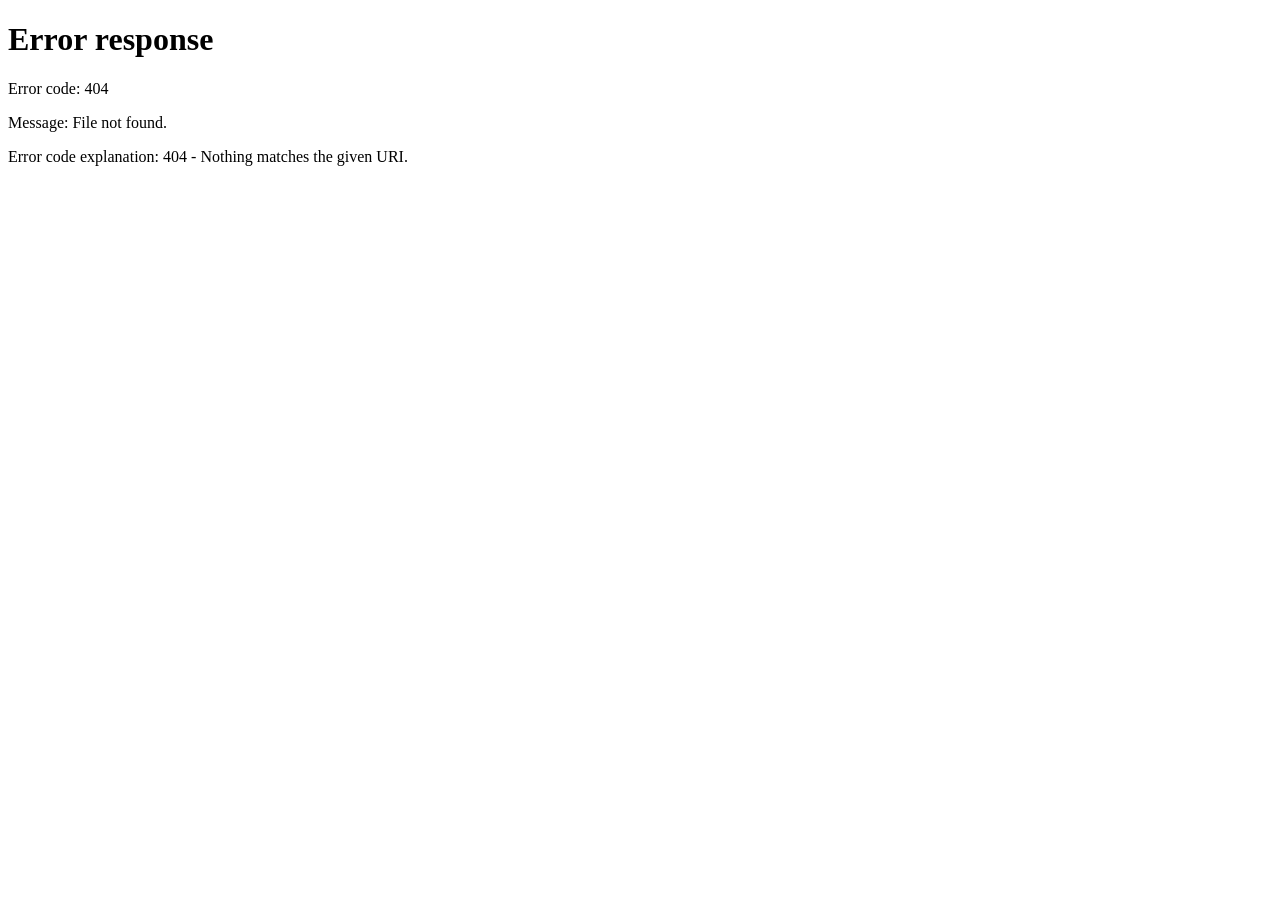
==== Shelflife-2.0/frontend/index.html @ 64680bf6 "Add files via upload" ====
<!DOCTYPE html>
<html lang="en">
<head>
    <meta charset="UTF-8">
    <meta name="viewport" content="width=device-width, initial-scale=1.0">
    <title>ShelfLife | Add Item</title>
    <link rel="stylesheet" href="../css/style.css">
    <link rel="stylesheet" href="../css/forms.css">
    <link rel="stylesheet" href="https://cdnjs.cloudflare.com/ajax/libs/font-awesome/6.5.0/css/all.min.css">
</head>
<body class="app-body">
    <main class="dashboard-shell">
        <aside class="sidebar">
            <div class="sidebar-brand">
                <div class="brand-mark">
                    <img src="../assets/logo.svg" alt="ShelfLife logo">
                </div>
                <div>
                    <p class="brand-kicker">Food Expiry Manager</p>
                    <p class="brand-name">ShelfLife</p>
                    <p class="brand-tagline">ShelfLife: Freshness Tracked, Savings Stacked.</p>
                </div>
            </div>

            <nav class="sidebar-nav">
                <a href="/dashboard/" class="sidebar-link">
                    <span class="nav-icon"><i class="fas fa-chart-line"></i></span>
                    <span>Dashboard</span>
                </a>
            <a href="/pantry/" class="sidebar-link">
                <span class="nav-icon"><i class="fas fa-boxes-stacked"></i></span>
                <span>Pantry</span>
            </a>
                <a href="/utilization/" class="sidebar-link">
                    <span class="nav-icon"><i class="fas fa-wallet"></i></span>
                    <span>Financial Impact</span>
            </a>
            <a href="/consumption-summary/" class="sidebar-link">
                <span class="nav-icon"><i class="fas fa-chart-pie"></i></span>
                <span>Consumption</span>
            </a>
            <a href="/research-guide/" class="sidebar-link">
                <span class="nav-icon"><i class="fas fa-book-open"></i></span>
                <span>Smart Storage Guide</span>
            </a>
            <a href="/add-item/" class="sidebar-link active">
                <span class="nav-icon"><i class="fas fa-plus"></i></span>
                <span>Add Item</span>
                </a>
                <a href="/notifications/" class="sidebar-link">
                    <span class="nav-icon"><i class="fas fa-bell"></i></span>
                    <span>Notifications</span>
                </a>
            </nav>

        <div class="profile-panel">
            <button class="sidebar-user-card profile-toggle" type="button" data-profile-toggle>
                <span class="user-avatar" data-user-avatar>SL</span>
                <div class="profile-meta">
                    <strong data-user-name>Signed In</strong>
                </div>
                <span class="profile-caret"><i class="fas fa-chevron-right"></i></span>
            </button>
            <div class="profile-dropdown" data-profile-dropdown>
                <div class="profile-dropdown-header">
                    <span class="profile-dropdown-name" data-user-name></span>
                </div>
                <button type="button" class="profile-dropdown-item profile-link" data-profile-link>
                    <i class="fas fa-user-circle"></i>
                    Profile
                </button>
                <button type="button" class="profile-dropdown-item" data-logout-link>
                    <i class="fas fa-right-from-bracket"></i>
                    Logout
                </button>
                <button class="profile-dropdown-item danger" type="button" data-delete-account>
                    <i class="fas fa-trash"></i>
                    Delete Account
                </button>
            </div>
        </div>
        </aside>

        <section class="content-area">
            <div class="content-topbar">
                <div class="topbar-intro">
                    <p class="section-tag">Pantry Input</p>
                    <h1 class="content-title">Intake Form</h1>
                    <p class="topbar-copy">Register a new pantry item with a clean and simple form.</p>
                </div>
                <div class="topbar-actions">
                    <div class="utility-chip">New Entry</div>
                </div>
            </div>

            <section class="content-card content-card-wide">
                <div class="split-hero">
                    <div>
                        <h2 class="section-heading">Item details</h2>
                        <p class="page-copy">Capture pantry stock with structured fields and fast date entry.</p>
                    </div>
                    <div class="hero-icon-card compact-icon-card">
                        <img src="../assets/add-item.svg" alt="Pantry illustration">
                    </div>
                </div>

                <form class="app-form" id="add-item-form">
                    <label class="field">
                        <span>Item Name</span>
                        <input type="text" name="item_name" placeholder="Enter item name">
                    </label>

                    <label class="field">
                        <span>Category</span>
                        <input type="text" name="category" list="category-options" placeholder="Choose or write a category">
                        <datalist id="category-options">
                            <option value="Dairy"></option>
                            <option value="Bakery"></option>
                            <option value="Fruits"></option>
                            <option value="Vegetables"></option>
                            <option value="Beverages"></option>
                            <option value="Frozen Foods"></option>
                            <option value="Snacks"></option>
                            <option value="Meat"></option>
                            <option value="Seafood"></option>
                            <option value="Condiments"></option>
                            <option value="Canned Goods"></option>
                            <option value="Grains"></option>
                        </datalist>
                    </label>

                    <label class="field">
                        <span>Quantity</span>
                        <input type="number" name="quantity" min="1" value="1" placeholder="Enter quantity">
                    </label>
                    <label class="field">
                        <span>Item Price</span>
                        <input type="number" name="price" min="0" step="0.01" placeholder="Total cost" required>
                        <div class="field-note">Use your local currency.</div>
                    </label>
                    <label class="field">
                        <span>Currency</span>
                        <select name="currency" id="add-item-currency">
                            <option value="USD">USD</option>
                            <option value="EUR">EUR</option>
                            <option value="GBP">GBP</option>
                            <option value="INR">INR</option>
                            <option value="CAD">CAD</option>
                            <option value="AUD">AUD</option>
                        </select>
                    </label>

                    <label class="field field-full">
                        <span>Expiry Date <small class="field-or">or</small></span>
                        <input type="date" id="expiry-date-picker" name="expiry_date_picker" class="date-picker">
                        <div class="field-note">Enter a specific date or choose the days input below.</div>
                    </label>

                    <label class="field field-full">
                        <span>Days until expiry</span>
                        <input type="number" name="expiry_days" id="expiry-days-input" min="0" placeholder="How many days from today">
                        <div class="expiry-helper">
                            <button type="button" class="helper-trigger" aria-label="How do the days work?">i</button>
                            <div class="helper-popover">
                                Skip the calendar when you only know how many days the item will last. Enter the number and we calculate the expiry date for you.
                            </div>
                        </div>
                    </label>

                    <div class="form-actions">
                        <button type="submit" class="primary-btn">Save item</button>
                        <button type="reset" class="secondary-btn">Clear</button>
                    </div>
                </form>
                <div id="message" class="message" aria-live="polite"></div>
            </section>
        </section>
    </main>

    <script src="../js/addItem.js"></script>
</body>
</html>
---- Shelflife-2.0/css/style.css ----
:root {
    --bg-main: #eef3f8;
    --bg-strong: #f7fafc;
    --surface: rgba(255, 255, 255, 0.82);
    --surface-strong: #fffdf9;
    --text-main: #17212b;
    --text-soft: #64748b;
    --line: rgba(23, 33, 43, 0.08);
    --accent: #ef6b4a;
    --accent-dark: #cc4d2f;
    --green: #10b981;
    --yellow: #f59e0b;
    --red: #ef4444;
    --shadow: 0 28px 80px rgba(15, 23, 42, 0.12);
    --radius-lg: 28px;
    --radius-md: 18px;
}

* {
    box-sizing: border-box;
}

body {
    margin: 0;
    font-family: "Segoe UI", Tahoma, Geneva, Verdana, sans-serif;
    color: var(--text-main);
    background:
        radial-gradient(circle at top left, rgba(239, 107, 74, 0.18), transparent 30%),
        radial-gradient(circle at right 16%, rgba(56, 189, 151, 0.12), transparent 24%),
        linear-gradient(180deg, #f7fafc 0%, #edf3f9 100%);
}

.app-body,
.auth-body,
.landing-body {
    min-height: 100vh;
}

.landing-shell {
    width: min(1180px, calc(100% - 32px));
    margin: 0 auto;
    min-height: 100vh;
    display: grid;
    align-items: center;
    padding: 32px 0;
}

.landing-app-frame {
    background: rgba(255, 255, 255, 0.7);
    border: 1px solid rgba(255, 255, 255, 0.65);
    border-radius: 34px;
    backdrop-filter: blur(18px);
    box-shadow: var(--shadow);
    padding: 18px;
}

.landing-topbar {
    display: flex;
    align-items: center;
    justify-content: space-between;
    gap: 16px;
    padding: 12px 14px 18px;
}

.landing-brand {
    display: flex;
    align-items: center;
    gap: 14px;
}

.landing-nav {
    display: flex;
    align-items: center;
    gap: 12px;
}

.landing-nav-link {
    text-decoration: none;
    color: var(--text-main);
    font-weight: 700;
    padding: 10px 12px;
}

.landing-main {
    display: grid;
    grid-template-columns: 1.02fr 1.08fr;
    gap: 20px;
    align-items: stretch;
}

.landing-content {
    padding: 28px 20px 20px 20px;
    display: grid;
    gap: 22px;
}

.landing-label-row {
    display: flex;
    align-items: center;
    gap: 12px;
    flex-wrap: wrap;
}

.landing-pill {
    padding: 8px 12px;
    border-radius: 999px;
    background: rgba(15, 23, 42, 0.05);
    color: var(--text-soft);
    font-size: 0.85rem;
    font-weight: 700;
}

.landing-title {
    margin: 0;
    font-size: clamp(2.4rem, 4.4vw, 4.6rem);
    line-height: 0.94;
    font-family: "Segoe UI Semibold", "Segoe UI", Tahoma, Geneva, Verdana, sans-serif;
    max-width: 10ch;
}

.landing-text {
    margin: 0;
    max-width: 52ch;
    color: var(--text-soft);
    line-height: 1.72;
    font-size: 1rem;
}

.landing-actions {
    display: flex;
    gap: 14px;
    flex-wrap: wrap;
}

.landing-stats {
    display: grid;
    grid-template-columns: repeat(3, minmax(0, 1fr));
    gap: 12px;
}

.landing-stat-card {
    padding: 18px;
    border-radius: 18px;
    background: rgba(255, 255, 255, 0.76);
    border: 1px solid rgba(23, 33, 43, 0.08);
    display: grid;
    gap: 8px;
}

.landing-stat-card strong {
    font-family: "Segoe UI Semibold", "Segoe UI", Tahoma, Geneva, Verdana, sans-serif;
}

.landing-stat-card span {
    color: var(--text-soft);
    line-height: 1.55;
}

.landing-preview {
    display: grid;
}

.preview-window {
    min-height: 100%;
    background: linear-gradient(180deg, #f8fbfd 0%, #edf4f6 100%);
    border: 1px solid rgba(23, 33, 43, 0.08);
    border-radius: 28px;
    overflow: hidden;
    box-shadow: inset 0 1px 0 rgba(255, 255, 255, 0.6);
}

.preview-header {
    height: 54px;
    padding: 0 18px;
    display: flex;
    align-items: center;
    justify-content: space-between;
    background: rgba(255, 255, 255, 0.78);
    border-bottom: 1px solid rgba(23, 33, 43, 0.08);
}

.preview-dots {
    display: flex;
    gap: 8px;
}

.preview-dots span {
    width: 10px;
    height: 10px;
    border-radius: 999px;
    background: #d0d9e2;
}

.preview-title {
    font-size: 0.9rem;
    font-weight: 700;
    color: var(--text-soft);
}

.preview-body {
    display: grid;
    grid-template-columns: 180px 1fr;
    min-height: 540px;
}

.preview-sidebar {
    padding: 18px;
    background: linear-gradient(180deg, #ffffff 0%, #f6faf8 100%);
    border-right: 1px solid rgba(23, 33, 43, 0.08);
    display: flex;
    flex-direction: column;
    gap: 22px;
}

.preview-brand {
    display: flex;
    align-items: center;
    gap: 12px;
}

.preview-brand strong,
.preview-content-head h2,
.preview-item strong,
.preview-metric strong {
    font-family: "Segoe UI Semibold", "Segoe UI", Tahoma, Geneva, Verdana, sans-serif;
}

.preview-brand span,
.preview-user span,
.preview-item span,
.preview-kicker,
.preview-metric span {
    color: var(--text-soft);
}

.preview-logo {
    width: 40px;
    height: 40px;
    border-radius: 14px;
    display: grid;
    place-items: center;
    background: linear-gradient(135deg, #ef6b4a, #cc4d2f);
    color: #fff;
    font-size: 0.9rem;
    font-weight: 800;
}

.preview-menu {
    display: grid;
    gap: 10px;
}

.preview-menu-item {
    padding: 12px 14px;
    border-radius: 14px;
    color: #516074;
    font-weight: 700;
}

.preview-menu-item.active {
    background: linear-gradient(135deg, #059669, #047857);
    color: #fff;
}

.preview-user {
    margin-top: auto;
    padding: 14px;
    border-radius: 16px;
    background: rgba(5, 150, 105, 0.08);
    border: 1px solid rgba(5, 150, 105, 0.12);
    display: grid;
    gap: 4px;
}

.preview-content {
    padding: 22px;
    display: grid;
    align-content: start;
    gap: 18px;
}

.preview-content-head {
    display: flex;
    align-items: center;
    justify-content: space-between;
    gap: 16px;
}

.preview-content-head h2 {
    margin: 6px 0 0;
    font-size: 1.8rem;
}

.preview-kicker {
    text-transform: uppercase;
    letter-spacing: 0.1em;
    font-size: 0.75rem;
    font-weight: 800;
}

.preview-cta {
    border: 0;
    border-radius: 14px;
    padding: 12px 16px;
    background: linear-gradient(135deg, #ef6b4a, #cc4d2f);
    color: #fff;
    font-weight: 800;
}

.preview-metrics {
    display: grid;
    grid-template-columns: repeat(4, minmax(0, 1fr));
    gap: 12px;
}

.preview-metric {
    padding: 16px;
    border-radius: 18px;
    background: rgba(255, 255, 255, 0.82);
    border: 1px solid rgba(23, 33, 43, 0.08);
    display: grid;
    gap: 8px;
}

.preview-metric.warning {
    background: rgba(245, 158, 11, 0.1);
}

.preview-metric.danger {
    background: rgba(239, 68, 68, 0.1);
}

.preview-list {
    display: grid;
    gap: 12px;
}

.preview-item {
    padding: 16px 18px;
    border-radius: 18px;
    background: rgba(255, 255, 255, 0.82);
    border: 1px solid rgba(23, 33, 43, 0.08);
    display: flex;
    align-items: center;
    justify-content: space-between;
    gap: 14px;
}

.preview-item em {
    font-style: normal;
    font-weight: 800;
}

.preview-item.safe em {
    color: #059669;
}

.preview-item.warning em {
    color: #d97706;
}

.preview-item.danger em {
    color: #dc2626;
}

.brand-mark {
    width: 56px;
    height: 56px;
    border-radius: 18px;
    background: linear-gradient(145deg, #fffaf3, #f1dfcb);
    border: 1px solid rgba(255, 255, 255, 0.55);
    box-shadow: var(--shadow);
    display: grid;
    place-items: center;
}

.brand-mark img {
    width: 34px;
    height: 34px;
}

.large-mark {
    width: 72px;
    height: 72px;
}

.brand-kicker,
.section-tag {
    margin: 0 0 6px;
    text-transform: uppercase;
    letter-spacing: 0.14em;
    font-size: 0.76rem;
    color: var(--accent-dark);
    font-family: "Segoe UI Semibold", "Segoe UI", Tahoma, Geneva, Verdana, sans-serif;
    font-weight: 700;
}

.brand-name {
    color: var(--text-main);
    text-decoration: none;
    font-size: 1.35rem;
    font-weight: 800;
    font-family: "Segoe UI Semibold", "Segoe UI", Tahoma, Geneva, Verdana, sans-serif;
}

.brand-tagline {
    margin: 4px 0 0;
    font-size: 0.85rem;
    color: var(--text-soft);
    font-weight: 600;
    letter-spacing: 0.08em;
}

.dashboard-shell {
    min-height: 100vh;
    display: grid;
    grid-template-columns: 240px 1fr;
}

.sidebar {
    background:
        radial-gradient(circle at top, rgba(5, 150, 105, 0.18), transparent 22%),
        linear-gradient(180deg, #ffffff 0%, #f8fafc 100%);
    color: #0f172a;
    padding: 28px 20px;
    display: flex;
    flex-direction: column;
    gap: 30px;
    border-right: 1px solid rgba(23, 33, 43, 0.08);
}

.sidebar-brand {
    display: flex;
    align-items: center;
    gap: 14px;
}

.sidebar .brand-mark {
    background: linear-gradient(160deg, #059669, #047857);
    border-color: rgba(5, 150, 105, 0.22);
    box-shadow: 0 14px 28px rgba(5, 150, 105, 0.18);
}

.sidebar .brand-name,
.sidebar .brand-kicker {
    color: #0f172a;
}

.sidebar-nav {
    display: grid;
    gap: 8px;
}

.sidebar::after {
    content: "";
    display: none;
}

.sidebar-link {
    display: flex;
    align-items: center;
    gap: 12px;
    padding: 14px 16px;
    border-radius: 16px;
    color: #475569;
    text-decoration: none;
    font-weight: 700;
    transition: background-color 160ms ease, color 160ms ease, transform 160ms ease;
}

.sidebar-link:hover,
.sidebar-link.active {
    background: linear-gradient(135deg, #059669, #047857);
    color: #fff;
    transform: translateX(2px);
}

.nav-icon {
    width: 28px;
    height: 28px;
    border-radius: 10px;
    background: rgba(15, 23, 42, 0.05);
    display: grid;
    place-items: center;
    font-family: "Segoe UI Semibold", "Segoe UI", Tahoma, Geneva, Verdana, sans-serif;
    font-size: 0.85rem;
}

.content-area {
    padding: 28px;
    display: grid;
    gap: 22px;
    overflow: auto;
}

.sidebar-user-card {
    margin-top: auto;
    display: flex;
    align-items: center;
    gap: 12px;
    padding: 16px;
    border-radius: 28px;
    background: linear-gradient(135deg, rgba(16, 185, 129, 0.15), rgba(14, 165, 233, 0.12));
    border: 1px solid rgba(16, 185, 129, 0.35);
    box-shadow: 0 10px 28px rgba(16, 185, 129, 0.15);
    color: #0f172a;
}

.sidebar-user-card strong {
    display: block;
    font-size: 1.05rem;
}

.sidebar-user-card p {
    margin: 4px 0 0;
    color: #0f766a;
    font-size: 0.85rem;
}

.profile-panel {
    margin-top: auto;
    width: 100%;
    position: relative;
    display: flex;
    flex-direction: column;
    align-items: center;
    padding-bottom: 16px;
}

.profile-toggle {
    width: 100%;
    border-radius: 22px;
    padding: 16px 18px;
    background: linear-gradient(135deg, rgba(16, 185, 129, 0.18), rgba(59, 130, 246, 0.15));
    display: flex;
    align-items: center;
    justify-content: space-between;
    gap: 16px;
    cursor: pointer;
    text-align: left;
    font: inherit;
    color: #0f172a;
    border: 1px solid rgba(16, 185, 129, 0.35);
}

.profile-toggle .user-avatar {
    margin-right: 12px;
    flex-shrink: 0;
    width: 48px;
    height: 48px;
}

.profile-meta {
    flex: 1;
    display: flex;
    flex-direction: column;
    align-items: flex-start;
    line-height: 1.2;
}

.profile-meta strong {
    font-size: 1.05rem;
}

.profile-caret {
    color: #0f172a;
    font-weight: 600;
}

.profile-dropdown {
    position: absolute;
    bottom: calc(100% + 12px);
    left: 50%;
    transform: translateX(-50%);
    width: min(280px, 100%);
    background: #fff;
    border-radius: 24px;
    border: 1px solid rgba(15, 23, 42, 0.12);
    box-shadow: 0 20px 60px rgba(15, 23, 42, 0.18);
    padding: 14px;
    display: none;
    flex-direction: column;
    gap: 8px;
    z-index: 5;
    box-sizing: border-box;
}

.profile-dropdown.is-open {
    display: flex;
}

.profile-dropdown::before {
    content: "";
    position: absolute;
    bottom: -12px;
    left: 50%;
    transform: translateX(-50%) rotate(45deg);
    width: 20px;
    height: 20px;
    background: #fff;
    border-left: 1px solid rgba(15, 23, 42, 0.08);
    border-bottom: 1px solid rgba(15, 23, 42, 0.08);
    box-shadow: inset -1px -1px 0 rgba(15, 23, 42, 0.05);
}

.profile-dropdown-header {
    display: grid;
    gap: 2px;
    padding-bottom: 6px;
    border-bottom: 1px solid rgba(15, 23, 43, 0.08);
}

.profile-dropdown-name {
    font-weight: 700;
}

.profile-dropdown-item {
    border: 0;
    background: transparent;
    border-radius: 12px;
    padding: 10px 12px;
    font-weight: 600;
    font-family: inherit;
    display: flex;
    align-items: center;
    gap: 12px;
    color: #0f172a;
    cursor: pointer;
    width: 100%;
    justify-content: flex-start;
    transition: background 0.2s ease;
}

.profile-dropdown-item:hover {
    background: rgba(14, 165, 233, 0.12);
}

.profile-dropdown-item.danger {
    color: #ef4444;
}

.profile-dropdown-item.profile-link {
    margin-top: 6px;
    border-top: 1px solid rgba(15, 23, 43, 0.08);
    padding-top: 16px;
}

.user-avatar {
    width: 42px;
    height: 42px;
    border-radius: 14px;
    display: grid;
    place-items: center;
    background: linear-gradient(135deg, #059669, #10b981);
    color: #fff;
    font-weight: 800;
    font-family: "Segoe UI Semibold", "Segoe UI", Tahoma, Geneva, Verdana, sans-serif;
    flex-shrink: 0;
}

.content-topbar {
    display: flex;
    align-items: center;
    justify-content: space-between;
    gap: 16px;
}

.content-title {
    margin: 6px 0 0;
    font-size: clamp(2rem, 4vw, 3.4rem);
    line-height: 0.98;
    font-family: "Segoe UI Semibold", "Segoe UI", Tahoma, Geneva, Verdana, sans-serif;
}

.topbar-copy {
    margin: 10px 0 0;
    max-width: 56ch;
    color: var(--text-soft);
    line-height: 1.7;
}

.topbar-actions {
    display: flex;
    align-items: center;
    gap: 12px;
    flex-wrap: wrap;
}

.utility-chip {
    padding: 12px 14px;
    border-radius: 14px;
    background: rgba(255, 255, 255, 0.7);
    border: 1px solid rgba(23, 33, 43, 0.08);
    color: var(--text-soft);
    font-weight: 700;
}

.topbar-badge {
    padding: 12px 16px;
    border-radius: 999px;
    background: rgba(255, 255, 255, 0.72);
    border: 1px solid rgba(31, 29, 26, 0.08);
    color: var(--text-main);
    font-weight: 800;
    font-family: "Segoe UI Semibold", "Segoe UI", Tahoma, Geneva, Verdana, sans-serif;
}

.alert-badge {
    color: #9a3f37;
}

.content-card,
.auth-panel,
.form-card,
.info-panel,
.dashboard-toolbar,
.notification-panel,
.hero-icon-card {
    background: var(--surface);
    border: 1px solid rgba(255, 255, 255, 0.6);
    border-radius: var(--radius-lg);
    backdrop-filter: blur(16px);
    box-shadow: var(--shadow);
}

.content-card {
    padding: 28px;
    position: relative;
    overflow: hidden;
}

.content-card-wide {
    min-height: 100%;
}

.content-card::before {
    content: "";
    position: absolute;
    inset: 0 auto auto 0;
    width: 220px;
    height: 220px;
    background: radial-gradient(circle, rgba(239, 107, 74, 0.08), transparent 70%);
    pointer-events: none;
}

.split-hero {
    display: grid;
    grid-template-columns: 1.2fr 0.7fr;
    gap: 24px;
    align-items: center;
    margin-bottom: 26px;
}

.page-title {
    margin: 0 0 14px;
    font-size: clamp(2.3rem, 5vw, 4.6rem);
    line-height: 0.95;
    font-family: "Segoe UI Semibold", "Segoe UI", Tahoma, Geneva, Verdana, sans-serif;
    max-width: 12ch;
}

.section-heading {
    margin: 0 0 10px;
    font-family: "Segoe UI Semibold", "Segoe UI", Tahoma, Geneva, Verdana, sans-serif;
    font-size: 1.45rem;
}

.page-copy,
.card-heading p,
.panel-head p,
.dashboard-toolbar p,
.empty-card-state p,
.notification-empty-state p,
.mini-card p,
.switch-link,
.info-panel p {
    margin: 0;
    color: var(--text-soft);
    line-height: 1.65;
}

.hero-icon-card {
    min-height: 220px;
    display: grid;
    place-items: center;
    background: linear-gradient(160deg, rgba(255, 255, 255, 0.76), rgba(242, 226, 206, 0.92));
}

.compact-icon-card {
    min-height: 180px;
    border: 1px solid rgba(23, 33, 43, 0.06);
}

.hero-icon-card img {
    width: min(220px, 100%);
    height: auto;
}

.primary-btn,
.secondary-btn {
    appearance: none;
    border: 0;
    cursor: pointer;
    padding: 14px 20px;
    border-radius: 16px;
    font-size: 0.98rem;
    font-weight: 800;
    font-family: "Segoe UI Semibold", "Segoe UI", Tahoma, Geneva, Verdana, sans-serif;
    text-decoration: none;
    display: inline-flex;
    justify-content: center;
    align-items: center;
}

.primary-btn {
    background: linear-gradient(135deg, var(--accent), var(--accent-dark));
    color: #fff9f3;
    box-shadow: 0 16px 28px rgba(239, 107, 74, 0.22);
}

.secondary-btn {
    background: transparent;
    border: 1px solid rgba(164, 78, 28, 0.22);
    color: var(--accent-dark);
}

.primary-btn:hover,
.secondary-btn:hover,
.sidebar-link:hover {
    filter: saturate(1.05);
}

.card-heading h2,
.dashboard-toolbar h2,
.panel-head h2,
.mini-card h3,
.empty-card-state h3,
.notification-empty-state h3 {
    margin: 0 0 8px;
    font-family: "Segoe UI Semibold", "Segoe UI", Tahoma, Geneva, Verdana, sans-serif;
}

.auth-layout {
    width: min(1120px, calc(100% - 32px));
    margin: 0 auto;
    min-height: 100vh;
    display: grid;
    grid-template-columns: 1.05fr 0.95fr;
    gap: 24px;
    align-items: center;
    padding: 24px 0;
}

.auth-panel {
    padding: 34px;
}

.auth-brand-panel {
    background:
        radial-gradient(circle at top left, rgba(239, 107, 74, 0.16), transparent 34%),
        linear-gradient(150deg, rgba(255, 255, 255, 0.92), rgba(233, 243, 252, 0.94));
}

.auth-feature-list {
    display: grid;
    gap: 12px;
    margin-top: 28px;
}

.auth-feature-card {
    display: flex;
    align-items: center;
    gap: 12px;
    padding: 14px 16px;
    border-radius: 16px;
    background: rgba(255, 255, 255, 0.66);
    border: 1px solid rgba(23, 33, 43, 0.06);
}

.auth-feature-dot {
    width: 10px;
    height: 10px;
    border-radius: 999px;
    background: linear-gradient(135deg, var(--accent), var(--accent-dark));
    flex-shrink: 0;
}

.auth-divider {
    margin-top: 22px;
    padding-top: 18px;
    border-top: 1px solid rgba(23, 33, 43, 0.08);
    color: var(--text-soft);
    font-size: 0.92rem;
}

.message {
    margin-top: 16px;
    min-height: 24px;
    font-weight: 700;
}

.message.success {
    color: var(--green);
}

.message.error {
    color: var(--red);
}

.danger-link {
    margin-top: 12px;
    border: 0;
    background: transparent;
    color: var(--red);
    font-weight: 800;
    text-align: left;
    cursor: pointer;
    padding: 8px 2px;
}

@media (max-width: 920px) {
    .dashboard-shell,
    .split-hero,
    .auth-layout,
    .landing-main,
    .preview-body {
        grid-template-columns: 1fr;
    }

    .sidebar {
        padding-bottom: 18px;
    }

    .page-title {
        max-width: none;
    }

    .content-topbar {
        flex-direction: column;
        align-items: flex-start;
    }

    .landing-topbar,
    .preview-content-head {
        flex-direction: column;
        align-items: flex-start;
    }

    .landing-stats,
    .preview-metrics {
        grid-template-columns: 1fr 1fr;
    }
}

@media (max-width: 640px) {
    .landing-shell {
        width: min(100%, calc(100% - 18px));
        padding: 10px 0;
    }

    .landing-app-frame {
        padding: 12px;
        border-radius: 24px;
    }

    .landing-content {
        padding: 18px 8px 8px;
    }

    .landing-stats,
    .preview-metrics {
        grid-template-columns: 1fr;
    }

    .preview-sidebar,
    .preview-content {
        padding: 16px;
    }

    .preview-item {
        flex-direction: column;
        align-items: flex-start;
    }
}
---- Shelflife-2.0/css/forms.css ----
.app-form {
    display: grid;
    grid-template-columns: repeat(2, minmax(0, 1fr));
    gap: 18px;
    margin-top: 24px;
    position: relative;
    z-index: 1;
}

.field {
    display: grid;
    gap: 10px;
}

.field-note {
    font-size: 0.85rem;
    color: var(--text-soft);
}

.edit-item-grid {
    display: grid;
    grid-template-columns: repeat(auto-fit, minmax(160px, 1fr));
    gap: 18px;
    margin-bottom: 16px;
}

.edit-item-actions {
    justify-content: flex-start;
    margin-bottom: 8px;
}

.field span {
    font-weight: 700;
    font-family: "Space Grotesk", sans-serif;
}

.field-full {
    grid-column: 1 / -1;
}

.field-or {
    font-size: 0.75rem;
    color: var(--text-soft);
    font-weight: 500;
    margin-left: 8px;
}

.app-form input,
.app-form select {
    width: 100%;
    border: 1px solid rgba(31, 29, 26, 0.1);
    background: rgba(255, 255, 255, 0.96);
    color: var(--text-main);
    border-radius: 16px;
    padding: 15px 16px;
    font: inherit;
    outline: none;
}

.app-form input:focus,
.app-form select:focus {
    border-color: rgba(212, 110, 47, 0.4);
    box-shadow: 0 0 0 4px rgba(212, 110, 47, 0.12);
}

.expiry-input-group {
    display: flex;
    align-items: center;
    gap: 12px;
    width: 100%;
}

.date-picker,
.date-text-input {
    flex: 1;
    border: 1px solid rgba(31, 29, 26, 0.1);
    background: rgba(255, 255, 255, 0.96);
    color: var(--text-main);
    border-radius: 16px;
    padding: 15px 16px;
    font: inherit;
    outline: none;
    transition: border-color 0.2s, box-shadow 0.2s;
}

.date-picker:focus,
.date-text-input:focus {
    border-color: rgba(212, 110, 47, 0.4);
    box-shadow: 0 0 0 4px rgba(212, 110, 47, 0.12);
}

.date-picker {
    cursor: pointer;
}

.date-picker::-webkit-calendar-picker-indicator {
    cursor: pointer;
    filter: invert(0.7);
}

.input-divider {
    color: var(--text-soft);
    font-size: 0.9rem;
    white-space: nowrap;
    font-weight: 500;
}

.field-hint {
    color: var(--text-soft);
    font-size: 0.85rem;
    margin-top: -5px;
    display: block;
}


.form-actions {
    grid-column: 1 / -1;
    display: flex;
    gap: 12px;
    flex-wrap: wrap;
}

.profile-footer {
    margin-top: 18px;
    display: flex;
    gap: 12px;
    flex-wrap: wrap;
}

.profile-footer button {
    flex: 1;
    border-radius: 16px;
}

.profile-footer .danger {
    border-color: var(--red);
    color: var(--red);
}

.info-ribbon {
    display: grid;
    grid-template-columns: repeat(2, minmax(0, 1fr));
    gap: 16px;
    margin-bottom: 24px;
    position: relative;
    z-index: 1;
}

.ribbon-card {
    padding: 18px 20px;
    border-radius: 18px;
    background: rgba(255, 255, 255, 0.7);
    border: 1px solid rgba(23, 33, 43, 0.08);
    display: grid;
    gap: 8px;
}

.ribbon-label {
    color: var(--text-soft);
    text-transform: uppercase;
    letter-spacing: 0.08em;
    font-size: 0.78rem;
    font-weight: 800;
}

.switch-link {
    margin-top: 18px;
}

.switch-link a {
    color: var(--accent-dark);
    font-weight: 800;
    text-decoration: none;
}

@media (max-width: 920px) {
    .info-ribbon,
    .app-form {
        grid-template-columns: 1fr;
    }
}

.expiry-helper {
    display: flex;
    align-items: center;
    gap: 8px;
    margin-top: 8px;
    font-size: 0.85rem;
    color: #475569;
    position: relative;
}

.helper-trigger {
    width: 24px;
    height: 24px;
    border-radius: 50%;
    background: linear-gradient(135deg, #f97316, #fb923c);
    color: #fff;
    display: inline-flex;
    align-items: center;
    justify-content: center;
    font-weight: 700;
    border: none;
}

.helper-popover {
    display: none;
    position: absolute;
    left: 32px;
    top: -4px;
    padding: 8px 12px;
    background: #0f172a;
    color: #f8fafc;
    border-radius: 12px;
    font-size: 0.75rem;
    max-width: 220px;
    box-shadow: 0 14px 40px rgba(15, 23, 42, 0.25);
}

.expiry-helper:hover .helper-popover {
    display: block;
}
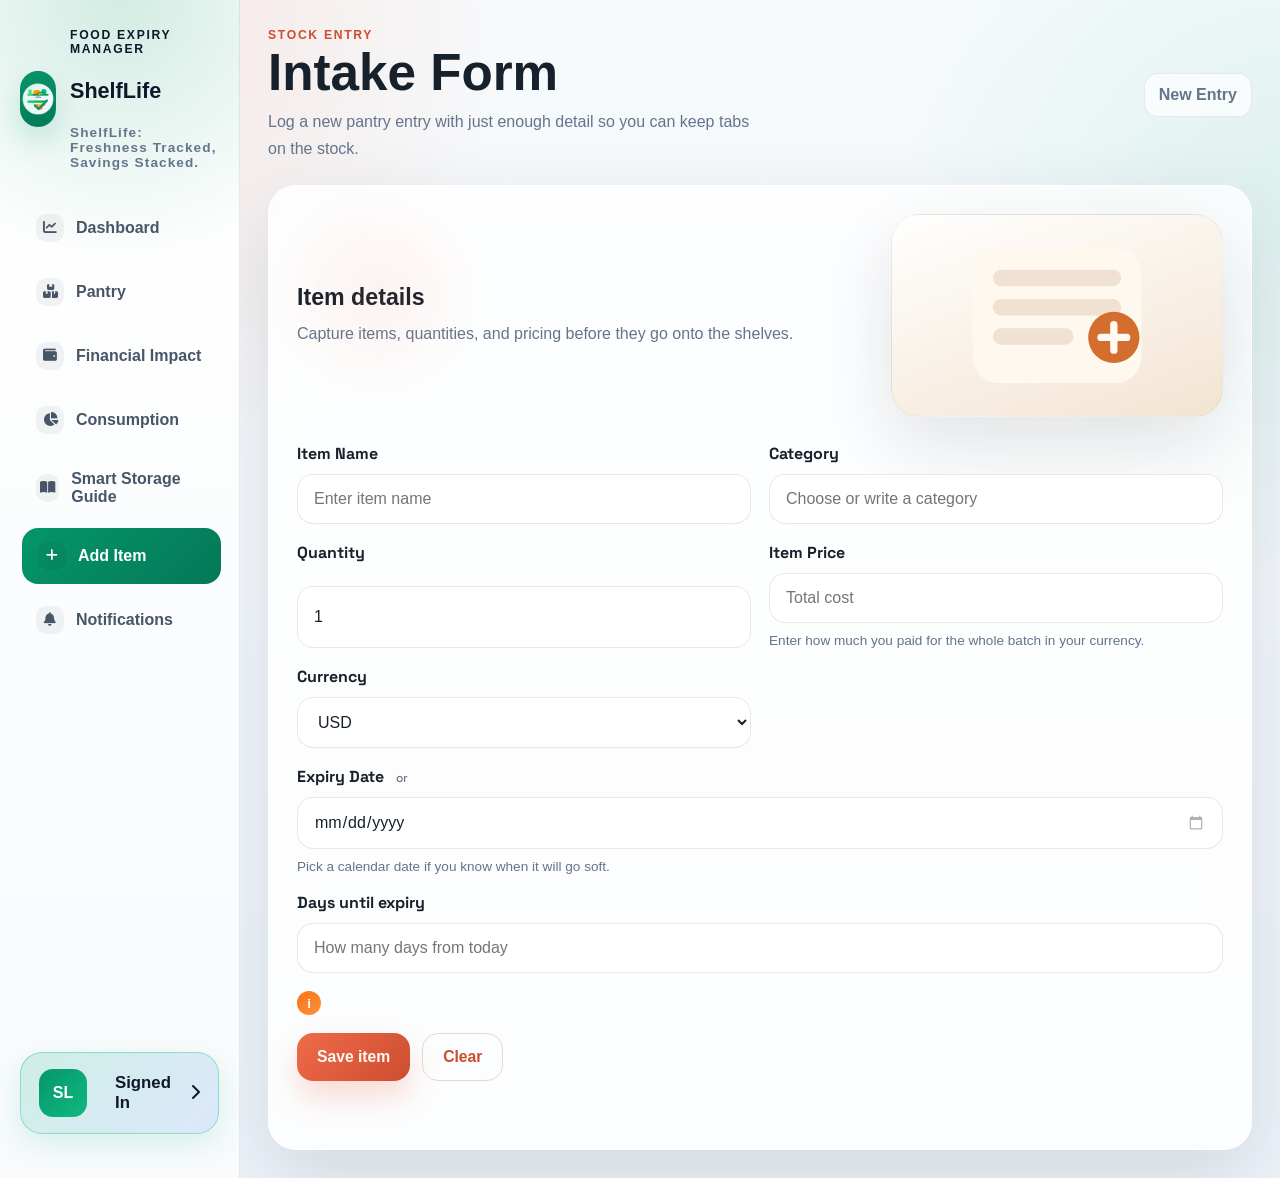
==== commit f6eb6aa5: "Add files via upload" ====
--- a/Shelflife-2.0/frontend/index.html
+++ b/Shelflife-2.0/frontend/index.html
@@ -1,182 +1,186 @@
-<!DOCTYPE html>
-<html lang="en">
-<head>
-    <meta charset="UTF-8">
-    <meta name="viewport" content="width=device-width, initial-scale=1.0">
-    <title>ShelfLife | Add Item</title>
-    <link rel="stylesheet" href="../css/style.css">
-    <link rel="stylesheet" href="../css/forms.css">
-    <link rel="stylesheet" href="https://cdnjs.cloudflare.com/ajax/libs/font-awesome/6.5.0/css/all.min.css">
-</head>
-<body class="app-body">
-    <main class="dashboard-shell">
-        <aside class="sidebar">
-            <div class="sidebar-brand">
-                <div class="brand-mark">
-                    <img src="../assets/logo.svg" alt="ShelfLife logo">
-                </div>
-                <div>
-                    <p class="brand-kicker">Food Expiry Manager</p>
-                    <p class="brand-name">ShelfLife</p>
-                    <p class="brand-tagline">ShelfLife: Freshness Tracked, Savings Stacked.</p>
-                </div>
-            </div>
-
-            <nav class="sidebar-nav">
-                <a href="/dashboard/" class="sidebar-link">
-                    <span class="nav-icon"><i class="fas fa-chart-line"></i></span>
-                    <span>Dashboard</span>
-                </a>
-            <a href="/pantry/" class="sidebar-link">
-                <span class="nav-icon"><i class="fas fa-boxes-stacked"></i></span>
-                <span>Pantry</span>
-            </a>
-                <a href="/utilization/" class="sidebar-link">
-                    <span class="nav-icon"><i class="fas fa-wallet"></i></span>
-                    <span>Financial Impact</span>
-            </a>
-            <a href="/consumption-summary/" class="sidebar-link">
-                <span class="nav-icon"><i class="fas fa-chart-pie"></i></span>
-                <span>Consumption</span>
-            </a>
-            <a href="/research-guide/" class="sidebar-link">
-                <span class="nav-icon"><i class="fas fa-book-open"></i></span>
-                <span>Smart Storage Guide</span>
-            </a>
-            <a href="/add-item/" class="sidebar-link active">
-                <span class="nav-icon"><i class="fas fa-plus"></i></span>
-                <span>Add Item</span>
-                </a>
-                <a href="/notifications/" class="sidebar-link">
-                    <span class="nav-icon"><i class="fas fa-bell"></i></span>
-                    <span>Notifications</span>
-                </a>
-            </nav>
-
-        <div class="profile-panel">
-            <button class="sidebar-user-card profile-toggle" type="button" data-profile-toggle>
-                <span class="user-avatar" data-user-avatar>SL</span>
-                <div class="profile-meta">
-                    <strong data-user-name>Signed In</strong>
-                </div>
-                <span class="profile-caret"><i class="fas fa-chevron-right"></i></span>
-            </button>
-            <div class="profile-dropdown" data-profile-dropdown>
-                <div class="profile-dropdown-header">
-                    <span class="profile-dropdown-name" data-user-name></span>
-                </div>
-                <button type="button" class="profile-dropdown-item profile-link" data-profile-link>
-                    <i class="fas fa-user-circle"></i>
-                    Profile
-                </button>
-                <button type="button" class="profile-dropdown-item" data-logout-link>
-                    <i class="fas fa-right-from-bracket"></i>
-                    Logout
-                </button>
-                <button class="profile-dropdown-item danger" type="button" data-delete-account>
-                    <i class="fas fa-trash"></i>
-                    Delete Account
-                </button>
-            </div>
-        </div>
-        </aside>
-
-        <section class="content-area">
-            <div class="content-topbar">
-                <div class="topbar-intro">
-                    <p class="section-tag">Pantry Input</p>
-                    <h1 class="content-title">Intake Form</h1>
-                    <p class="topbar-copy">Register a new pantry item with a clean and simple form.</p>
-                </div>
-                <div class="topbar-actions">
-                    <div class="utility-chip">New Entry</div>
-                </div>
-            </div>
-
-            <section class="content-card content-card-wide">
-                <div class="split-hero">
-                    <div>
-                        <h2 class="section-heading">Item details</h2>
-                        <p class="page-copy">Capture pantry stock with structured fields and fast date entry.</p>
-                    </div>
-                    <div class="hero-icon-card compact-icon-card">
-                        <img src="../assets/add-item.svg" alt="Pantry illustration">
-                    </div>
-                </div>
-
-                <form class="app-form" id="add-item-form">
-                    <label class="field">
-                        <span>Item Name</span>
-                        <input type="text" name="item_name" placeholder="Enter item name">
-                    </label>
-
-                    <label class="field">
-                        <span>Category</span>
-                        <input type="text" name="category" list="category-options" placeholder="Choose or write a category">
-                        <datalist id="category-options">
-                            <option value="Dairy"></option>
-                            <option value="Bakery"></option>
-                            <option value="Fruits"></option>
-                            <option value="Vegetables"></option>
-                            <option value="Beverages"></option>
-                            <option value="Frozen Foods"></option>
-                            <option value="Snacks"></option>
-                            <option value="Meat"></option>
-                            <option value="Seafood"></option>
-                            <option value="Condiments"></option>
-                            <option value="Canned Goods"></option>
-                            <option value="Grains"></option>
-                        </datalist>
-                    </label>
-
-                    <label class="field">
-                        <span>Quantity</span>
-                        <input type="number" name="quantity" min="1" value="1" placeholder="Enter quantity">
-                    </label>
-                    <label class="field">
-                        <span>Item Price</span>
-                        <input type="number" name="price" min="0" step="0.01" placeholder="Total cost" required>
-                        <div class="field-note">Use your local currency.</div>
-                    </label>
-                    <label class="field">
-                        <span>Currency</span>
-                        <select name="currency" id="add-item-currency">
-                            <option value="USD">USD</option>
-                            <option value="EUR">EUR</option>
-                            <option value="GBP">GBP</option>
-                            <option value="INR">INR</option>
-                            <option value="CAD">CAD</option>
-                            <option value="AUD">AUD</option>
-                        </select>
-                    </label>
-
-                    <label class="field field-full">
-                        <span>Expiry Date <small class="field-or">or</small></span>
-                        <input type="date" id="expiry-date-picker" name="expiry_date_picker" class="date-picker">
-                        <div class="field-note">Enter a specific date or choose the days input below.</div>
-                    </label>
-
-                    <label class="field field-full">
-                        <span>Days until expiry</span>
-                        <input type="number" name="expiry_days" id="expiry-days-input" min="0" placeholder="How many days from today">
-                        <div class="expiry-helper">
-                            <button type="button" class="helper-trigger" aria-label="How do the days work?">i</button>
-                            <div class="helper-popover">
-                                Skip the calendar when you only know how many days the item will last. Enter the number and we calculate the expiry date for you.
-                            </div>
-                        </div>
-                    </label>
-
-                    <div class="form-actions">
-                        <button type="submit" class="primary-btn">Save item</button>
-                        <button type="reset" class="secondary-btn">Clear</button>
-                    </div>
-                </form>
-                <div id="message" class="message" aria-live="polite"></div>
-            </section>
-        </section>
-    </main>
-
-    <script src="../js/addItem.js"></script>
-</body>
-</html>
+<!DOCTYPE html>
+<html lang="en">
+<head>
+    <meta charset="UTF-8">
+    <meta name="viewport" content="width=device-width, initial-scale=1.0">
+    <title>ShelfLife | Add Item</title>
+    <link rel="stylesheet" href="../css/style.css">
+    <link rel="stylesheet" href="../css/forms.css">
+    <link rel="preconnect" href="https://fonts.googleapis.com">
+    <link rel="preconnect" href="https://fonts.gstatic.com" crossorigin>
+    <link rel="stylesheet" href="https://fonts.googleapis.com/css2?family=Space+Grotesk:wght@400;500;700;800&display=swap">
+    <link rel="stylesheet" href="https://cdnjs.cloudflare.com/ajax/libs/font-awesome/6.5.0/css/all.min.css">
+</head>
+<body class="app-body">
+    <main class="dashboard-shell">
+        <aside class="sidebar">
+            <div class="sidebar-brand">
+                <div class="brand-mark">
+                    <img src="../assets/logo.svg" alt="ShelfLife logo">
+                </div>
+                <div>
+                    <p class="brand-kicker">Food Expiry Manager</p>
+                    <p class="brand-name">ShelfLife</p>
+                    <p class="brand-tagline">ShelfLife: Freshness Tracked, Savings Stacked.</p>
+                </div>
+            </div>
+
+            <nav class="sidebar-nav">
+                <a href="/dashboard/" class="sidebar-link">
+                    <span class="nav-icon"><i class="fas fa-chart-line"></i></span>
+                    <span>Dashboard</span>
+                </a>
+            <a href="/pantry/" class="sidebar-link">
+                <span class="nav-icon"><i class="fas fa-boxes-stacked"></i></span>
+                <span>Pantry</span>
+            </a>
+                <a href="/utilization/" class="sidebar-link">
+                    <span class="nav-icon"><i class="fas fa-wallet"></i></span>
+                    <span>Financial Impact</span>
+            </a>
+            <a href="/consumption-summary/" class="sidebar-link">
+                <span class="nav-icon"><i class="fas fa-chart-pie"></i></span>
+                <span>Consumption</span>
+            </a>
+            <a href="/research-guide/" class="sidebar-link">
+                <span class="nav-icon"><i class="fas fa-book-open"></i></span>
+                <span>Smart Storage Guide</span>
+            </a>
+            <a href="/add-item/" class="sidebar-link active">
+                <span class="nav-icon"><i class="fas fa-plus"></i></span>
+                <span>Add Item</span>
+                </a>
+                <a href="/notifications/" class="sidebar-link">
+                    <span class="nav-icon"><i class="fas fa-bell"></i></span>
+                    <span>Notifications</span>
+                </a>
+            </nav>
+
+        <div class="profile-panel">
+            <button class="sidebar-user-card profile-toggle" type="button" data-profile-toggle>
+                <span class="user-avatar" data-user-avatar>SL</span>
+                <div class="profile-meta">
+                    <strong data-user-name>Signed In</strong>
+                </div>
+                <span class="profile-caret"><i class="fas fa-chevron-right"></i></span>
+            </button>
+            <div class="profile-dropdown" data-profile-dropdown>
+                <div class="profile-dropdown-header">
+                    <span class="profile-dropdown-name" data-user-name></span>
+                </div>
+                <button type="button" class="profile-dropdown-item profile-link" data-profile-link>
+                    <i class="fas fa-user-circle"></i>
+                    Profile
+                </button>
+                <button type="button" class="profile-dropdown-item" data-logout-link>
+                    <i class="fas fa-right-from-bracket"></i>
+                    Logout
+                </button>
+                <button class="profile-dropdown-item danger" type="button" data-delete-account>
+                    <i class="fas fa-trash"></i>
+                    Delete Account
+                </button>
+            </div>
+        </div>
+        </aside>
+
+        <section class="content-area">
+            <div class="content-topbar">
+                <div class="topbar-intro">
+                    <p class="section-tag">Stock Entry</p>
+                    <h1 class="content-title">Intake Form</h1>
+                    <p class="topbar-copy">Log a new pantry entry with just enough detail so you can keep tabs on the stock.</p>
+                </div>
+                <div class="topbar-actions">
+                    <div class="utility-chip">New Entry</div>
+                </div>
+            </div>
+
+            <section class="content-card content-card-wide">
+                <div class="split-hero">
+                    <div>
+                        <h2 class="section-heading">Item details</h2>
+                        <p class="page-copy">Capture items, quantities, and pricing before they go onto the shelves.</p>
+                    </div>
+                    <div class="hero-icon-card compact-icon-card">
+                        <img src="../assets/add-item.svg" alt="Pantry illustration">
+                    </div>
+                </div>
+
+                <form class="app-form" id="add-item-form">
+                    <label class="field">
+                        <span>Item Name</span>
+                        <input type="text" name="item_name" placeholder="Enter item name">
+                    </label>
+
+                    <label class="field">
+                        <span>Category</span>
+                        <input type="text" name="category" list="category-options" placeholder="Choose or write a category">
+                        <datalist id="category-options">
+                            <option value="Dairy"></option>
+                            <option value="Bakery"></option>
+                            <option value="Fruits"></option>
+                            <option value="Vegetables"></option>
+                            <option value="Beverages"></option>
+                            <option value="Frozen Foods"></option>
+                            <option value="Snacks"></option>
+                            <option value="Meat"></option>
+                            <option value="Seafood"></option>
+                            <option value="Condiments"></option>
+                            <option value="Canned Goods"></option>
+                            <option value="Grains"></option>
+                        </datalist>
+                    </label>
+
+                    <label class="field">
+                        <span>Quantity</span>
+                        <input type="number" name="quantity" min="1" value="1" placeholder="Enter quantity">
+                    </label>
+                    <label class="field">
+                        <span>Item Price</span>
+                        <input type="number" name="price" min="0" step="0.01" placeholder="Total cost" required>
+                        <div class="field-note">Enter how much you paid for the whole batch in your currency.</div>
+                    </label>
+                    <label class="field">
+                        <span>Currency</span>
+                        <select name="currency" id="add-item-currency">
+                            <option value="USD">USD</option>
+                            <option value="EUR">EUR</option>
+                            <option value="GBP">GBP</option>
+                            <option value="INR">INR</option>
+                            <option value="CAD">CAD</option>
+                            <option value="AUD">AUD</option>
+                        </select>
+                    </label>
+
+                    <label class="field field-full">
+                        <span>Expiry Date <small class="field-or">or</small></span>
+                        <input type="date" id="expiry-date-picker" name="expiry_date_picker" class="date-picker">
+                        <div class="field-note">Pick a calendar date if you know when it will go soft.</div>
+                    </label>
+
+                    <label class="field field-full">
+                        <span>Days until expiry</span>
+                        <input type="number" name="expiry_days" id="expiry-days-input" min="0" placeholder="How many days from today">
+                        <div class="expiry-helper">
+                            <button type="button" class="helper-trigger" aria-label="How do the days work?">i</button>
+                        <div class="helper-popover">
+                                Skip the calendar when you only know how many days the item will stay fresh. Type the number and we will figure out the date for you.
+                            </div>
+                        </div>
+                    </label>
+
+                    <div class="form-actions">
+                        <button type="submit" class="primary-btn">Save item</button>
+                        <button type="reset" class="secondary-btn">Clear</button>
+                    </div>
+                </form>
+                <div id="message" class="message" aria-live="polite"></div>
+            </section>
+        </section>
+    </main>
+
+<script src="../js/uiHelpers.js"></script>
+<script src="../js/addItem.js"></script>
+</body>
+</html>
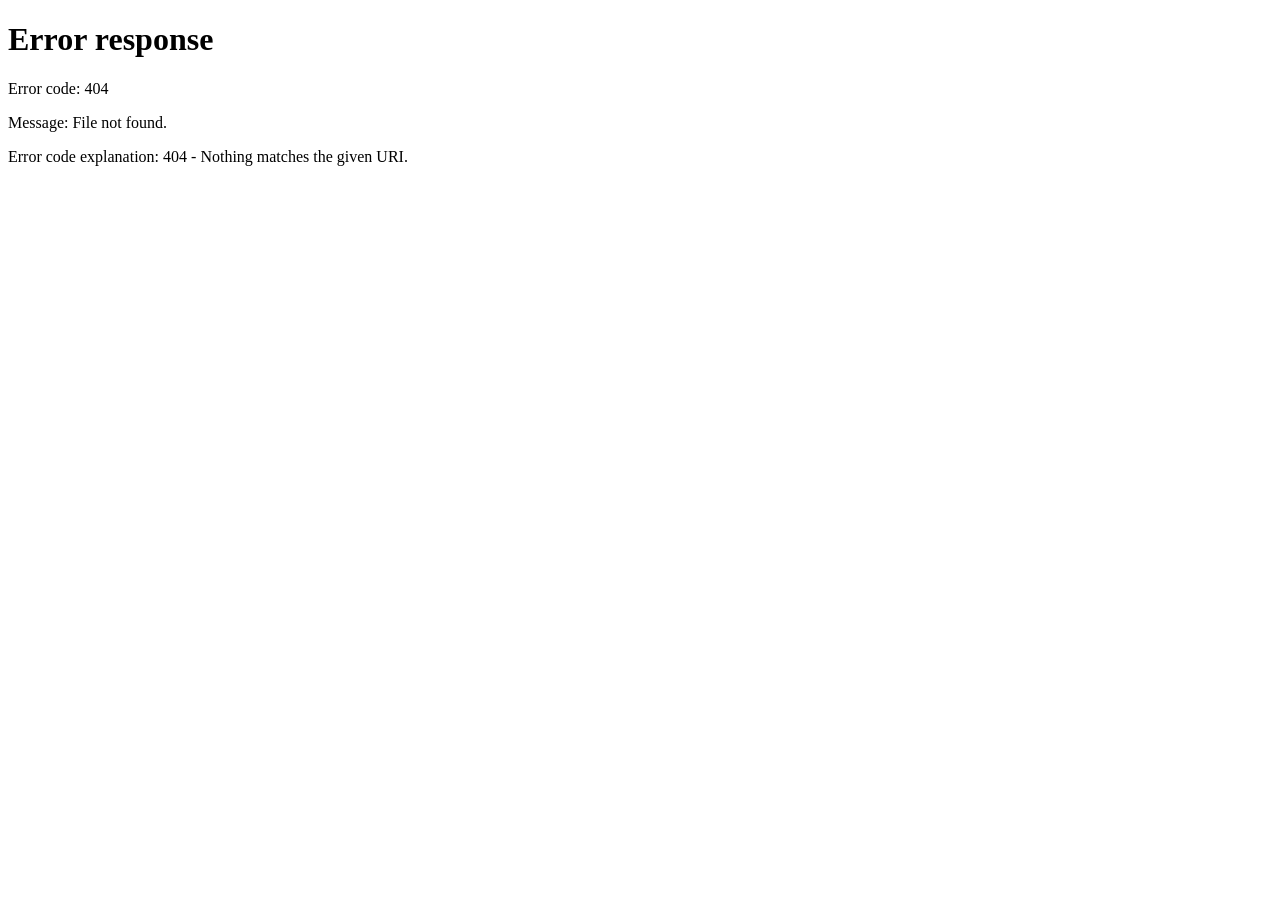
==== commit 755c0bfb: "Add files via upload" ====
--- a/Shelflife-2.0/frontend/index.html
+++ b/Shelflife-2.0/frontend/index.html
@@ -1,185 +1,182 @@
-<!DOCTYPE html>
-<html lang="en">
-<head>
-    <meta charset="UTF-8">
-    <meta name="viewport" content="width=device-width, initial-scale=1.0">
-    <title>ShelfLife | Add Item</title>
-    <link rel="stylesheet" href="../css/style.css">
-    <link rel="stylesheet" href="../css/forms.css">
-    <link rel="preconnect" href="https://fonts.googleapis.com">
-    <link rel="preconnect" href="https://fonts.gstatic.com" crossorigin>
-    <link rel="stylesheet" href="https://fonts.googleapis.com/css2?family=Space+Grotesk:wght@400;500;700;800&display=swap">
-    <link rel="stylesheet" href="https://cdnjs.cloudflare.com/ajax/libs/font-awesome/6.5.0/css/all.min.css">
-</head>
-<body class="app-body">
-    <main class="dashboard-shell">
-        <aside class="sidebar">
-            <div class="sidebar-brand">
-                <div class="brand-mark">
-                    <img src="../assets/logo.svg" alt="ShelfLife logo">
-                </div>
-                <div>
-                    <p class="brand-kicker">Food Expiry Manager</p>
-                    <p class="brand-name">ShelfLife</p>
-                    <p class="brand-tagline">ShelfLife: Freshness Tracked, Savings Stacked.</p>
-                </div>
-            </div>
-
-            <nav class="sidebar-nav">
-                <a href="/dashboard/" class="sidebar-link">
-                    <span class="nav-icon"><i class="fas fa-chart-line"></i></span>
-                    <span>Dashboard</span>
-                </a>
-            <a href="/pantry/" class="sidebar-link">
-                <span class="nav-icon"><i class="fas fa-boxes-stacked"></i></span>
-                <span>Pantry</span>
-            </a>
-                <a href="/utilization/" class="sidebar-link">
-                    <span class="nav-icon"><i class="fas fa-wallet"></i></span>
-                    <span>Financial Impact</span>
-            </a>
-            <a href="/consumption-summary/" class="sidebar-link">
-                <span class="nav-icon"><i class="fas fa-chart-pie"></i></span>
-                <span>Consumption</span>
-            </a>
-            <a href="/research-guide/" class="sidebar-link">
-                <span class="nav-icon"><i class="fas fa-book-open"></i></span>
-                <span>Smart Storage Guide</span>
-            </a>
-            <a href="/add-item/" class="sidebar-link active">
-                <span class="nav-icon"><i class="fas fa-plus"></i></span>
-                <span>Add Item</span>
-                </a>
-                <a href="/notifications/" class="sidebar-link">
-                    <span class="nav-icon"><i class="fas fa-bell"></i></span>
-                    <span>Notifications</span>
-                </a>
-            </nav>
-
-        <div class="profile-panel">
-            <button class="sidebar-user-card profile-toggle" type="button" data-profile-toggle>
-                <span class="user-avatar" data-user-avatar>SL</span>
-                <div class="profile-meta">
-                    <strong data-user-name>Signed In</strong>
-                </div>
-                <span class="profile-caret"><i class="fas fa-chevron-right"></i></span>
-            </button>
-            <div class="profile-dropdown" data-profile-dropdown>
-                <div class="profile-dropdown-header">
-                    <span class="profile-dropdown-name" data-user-name></span>
-                </div>
-                <button type="button" class="profile-dropdown-item profile-link" data-profile-link>
-                    <i class="fas fa-user-circle"></i>
-                    Profile
-                </button>
-                <button type="button" class="profile-dropdown-item" data-logout-link>
-                    <i class="fas fa-right-from-bracket"></i>
-                    Logout
-                </button>
-                <button class="profile-dropdown-item danger" type="button" data-delete-account>
-                    <i class="fas fa-trash"></i>
-                    Delete Account
-                </button>
-            </div>
-        </div>
-        </aside>
-
-        <section class="content-area">
-            <div class="content-topbar">
-                <div class="topbar-intro">
+<!DOCTYPE html>
+<html lang="en">
+<head>
+    <meta charset="UTF-8">
+    <meta name="viewport" content="width=device-width, initial-scale=1.0">
+    <title>ShelfLife | Add Item</title>
+    <link rel="stylesheet" href="../css/style.css">
+    <link rel="stylesheet" href="../css/forms.css">
+    <link rel="stylesheet" href="https://cdnjs.cloudflare.com/ajax/libs/font-awesome/6.5.0/css/all.min.css">
+</head>
+<body class="app-body">
+    <main class="dashboard-shell">
+        <aside class="sidebar">
+            <div class="sidebar-brand">
+                <div class="brand-mark">
+                    <img src="../assets/logo.svg" alt="ShelfLife logo">
+                </div>
+                <div>
+                    <p class="brand-kicker">Food Expiry Manager</p>
+                    <p class="brand-name">ShelfLife</p>
+                    <p class="brand-tagline">ShelfLife: Freshness Tracked, Savings Stacked.</p>
+                </div>
+            </div>
+
+            <nav class="sidebar-nav">
+                <a href="/dashboard/" class="sidebar-link">
+                    <span class="nav-icon"><i class="fas fa-chart-line"></i></span>
+                    <span>Dashboard</span>
+                </a>
+            <a href="/pantry/" class="sidebar-link">
+                <span class="nav-icon"><i class="fas fa-boxes-stacked"></i></span>
+                <span>Pantry</span>
+            </a>
+                <a href="/utilization/" class="sidebar-link">
+                    <span class="nav-icon"><i class="fas fa-wallet"></i></span>
+                    <span>Financial Impact</span>
+            </a>
+            <a href="/consumption-summary/" class="sidebar-link">
+                <span class="nav-icon"><i class="fas fa-chart-pie"></i></span>
+                <span>Consumption</span>
+            </a>
+            <a href="/research-guide/" class="sidebar-link">
+                <span class="nav-icon"><i class="fas fa-book-open"></i></span>
+                <span>Smart Storage Guide</span>
+            </a>
+            <a href="/add-item/" class="sidebar-link active">
+                <span class="nav-icon"><i class="fas fa-plus"></i></span>
+                <span>Add Item</span>
+                </a>
+                <a href="/notifications/" class="sidebar-link">
+                    <span class="nav-icon"><i class="fas fa-bell"></i></span>
+                    <span>Notifications</span>
+                </a>
+            </nav>
+
+        <div class="profile-panel">
+            <button class="sidebar-user-card profile-toggle" type="button" data-profile-toggle>
+                <span class="user-avatar" data-user-avatar>SL</span>
+                <div class="profile-meta">
+                    <strong data-user-name>Signed In</strong>
+                </div>
+                <span class="profile-caret"><i class="fas fa-chevron-right"></i></span>
+            </button>
+            <div class="profile-dropdown" data-profile-dropdown>
+                <div class="profile-dropdown-header">
+                    <span class="profile-dropdown-name" data-user-name></span>
+                </div>
+                <button type="button" class="profile-dropdown-item profile-link" data-profile-link>
+                    <i class="fas fa-user-circle"></i>
+                    Profile
+                </button>
+                <button type="button" class="profile-dropdown-item" data-logout-link>
+                    <i class="fas fa-right-from-bracket"></i>
+                    Logout
+                </button>
+                <button class="profile-dropdown-item danger" type="button" data-delete-account>
+                    <i class="fas fa-trash"></i>
+                    Delete Account
+                </button>
+            </div>
+        </div>
+        </aside>
+
+        <section class="content-area">
+            <div class="content-topbar">
+                <div class="topbar-intro">
                     <p class="section-tag">Stock Entry</p>
-                    <h1 class="content-title">Intake Form</h1>
+                    <h1 class="content-title">Intake Form</h1>
                     <p class="topbar-copy">Log a new pantry entry with just enough detail so you can keep tabs on the stock.</p>
-                </div>
-                <div class="topbar-actions">
-                    <div class="utility-chip">New Entry</div>
-                </div>
-            </div>
-
-            <section class="content-card content-card-wide">
-                <div class="split-hero">
-                    <div>
-                        <h2 class="section-heading">Item details</h2>
+                </div>
+                <div class="topbar-actions">
+                    <div class="utility-chip">New Entry</div>
+                </div>
+            </div>
+
+            <section class="content-card content-card-wide">
+                <div class="split-hero">
+                    <div>
+                        <h2 class="section-heading">Item details</h2>
                         <p class="page-copy">Capture items, quantities, and pricing before they go onto the shelves.</p>
-                    </div>
-                    <div class="hero-icon-card compact-icon-card">
-                        <img src="../assets/add-item.svg" alt="Pantry illustration">
-                    </div>
-                </div>
-
-                <form class="app-form" id="add-item-form">
-                    <label class="field">
-                        <span>Item Name</span>
-                        <input type="text" name="item_name" placeholder="Enter item name">
-                    </label>
-
-                    <label class="field">
-                        <span>Category</span>
-                        <input type="text" name="category" list="category-options" placeholder="Choose or write a category">
-                        <datalist id="category-options">
-                            <option value="Dairy"></option>
-                            <option value="Bakery"></option>
-                            <option value="Fruits"></option>
-                            <option value="Vegetables"></option>
-                            <option value="Beverages"></option>
-                            <option value="Frozen Foods"></option>
-                            <option value="Snacks"></option>
-                            <option value="Meat"></option>
-                            <option value="Seafood"></option>
-                            <option value="Condiments"></option>
-                            <option value="Canned Goods"></option>
-                            <option value="Grains"></option>
-                        </datalist>
-                    </label>
-
-                    <label class="field">
-                        <span>Quantity</span>
-                        <input type="number" name="quantity" min="1" value="1" placeholder="Enter quantity">
-                    </label>
+                    </div>
+                    <div class="hero-icon-card compact-icon-card">
+                        <img src="../assets/add-item.svg" alt="Pantry illustration">
+                    </div>
+                </div>
+
+                <form class="app-form" id="add-item-form">
+                    <label class="field">
+                        <span>Item Name</span>
+                        <input type="text" name="item_name" placeholder="Enter item name">
+                    </label>
+
+                    <label class="field">
+                        <span>Category</span>
+                        <input type="text" name="category" list="category-options" placeholder="Choose or write a category">
+                        <datalist id="category-options">
+                            <option value="Dairy"></option>
+                            <option value="Bakery"></option>
+                            <option value="Fruits"></option>
+                            <option value="Vegetables"></option>
+                            <option value="Beverages"></option>
+                            <option value="Frozen Foods"></option>
+                            <option value="Snacks"></option>
+                            <option value="Meat"></option>
+                            <option value="Seafood"></option>
+                            <option value="Condiments"></option>
+                            <option value="Canned Goods"></option>
+                            <option value="Grains"></option>
+                        </datalist>
+                    </label>
+
+                    <label class="field">
+                        <span>Quantity</span>
+                        <input type="number" name="quantity" min="1" value="1" placeholder="Enter quantity">
+                    </label>
                     <label class="field">
                         <span>Item Price</span>
                         <input type="number" name="price" min="0" step="0.01" placeholder="Total cost" required>
                         <div class="field-note">Enter how much you paid for the whole batch in your currency.</div>
                     </label>
-                    <label class="field">
-                        <span>Currency</span>
-                        <select name="currency" id="add-item-currency">
-                            <option value="USD">USD</option>
-                            <option value="EUR">EUR</option>
-                            <option value="GBP">GBP</option>
-                            <option value="INR">INR</option>
-                            <option value="CAD">CAD</option>
-                            <option value="AUD">AUD</option>
-                        </select>
-                    </label>
-
-                    <label class="field field-full">
-                        <span>Expiry Date <small class="field-or">or</small></span>
-                        <input type="date" id="expiry-date-picker" name="expiry_date_picker" class="date-picker">
+                    <label class="field">
+                        <span>Currency</span>
+                        <select name="currency" id="add-item-currency">
+                            <option value="USD">USD</option>
+                            <option value="EUR">EUR</option>
+                            <option value="GBP">GBP</option>
+                            <option value="INR">INR</option>
+                            <option value="CAD">CAD</option>
+                            <option value="AUD">AUD</option>
+                        </select>
+                    </label>
+
+                    <label class="field field-full">
+                        <span>Expiry Date <small class="field-or">or</small></span>
+                        <input type="date" id="expiry-date-picker" name="expiry_date_picker" class="date-picker">
                         <div class="field-note">Pick a calendar date if you know when it will go soft.</div>
-                    </label>
-
-                    <label class="field field-full">
-                        <span>Days until expiry</span>
-                        <input type="number" name="expiry_days" id="expiry-days-input" min="0" placeholder="How many days from today">
-                        <div class="expiry-helper">
-                            <button type="button" class="helper-trigger" aria-label="How do the days work?">i</button>
+                    </label>
+
+                    <label class="field field-full">
+                        <span>Days until expiry</span>
+                        <input type="number" name="expiry_days" id="expiry-days-input" min="0" placeholder="How many days from today">
+                        <div class="expiry-helper">
+                            <button type="button" class="helper-trigger" aria-label="How do the days work?">i</button>
                         <div class="helper-popover">
                                 Skip the calendar when you only know how many days the item will stay fresh. Type the number and we will figure out the date for you.
                             </div>
-                        </div>
-                    </label>
-
-                    <div class="form-actions">
-                        <button type="submit" class="primary-btn">Save item</button>
-                        <button type="reset" class="secondary-btn">Clear</button>
-                    </div>
-                </form>
-                <div id="message" class="message" aria-live="polite"></div>
-            </section>
-        </section>
-    </main>
-
+                        </div>
+                    </label>
+
+                    <div class="form-actions">
+                        <button type="submit" class="primary-btn">Save item</button>
+                        <button type="reset" class="secondary-btn">Clear</button>
+                    </div>
+                </form>
+                <div id="message" class="message" aria-live="polite"></div>
+            </section>
+        </section>
+    </main>
+
 <script src="../js/uiHelpers.js"></script>
 <script src="../js/addItem.js"></script>
 </body>
